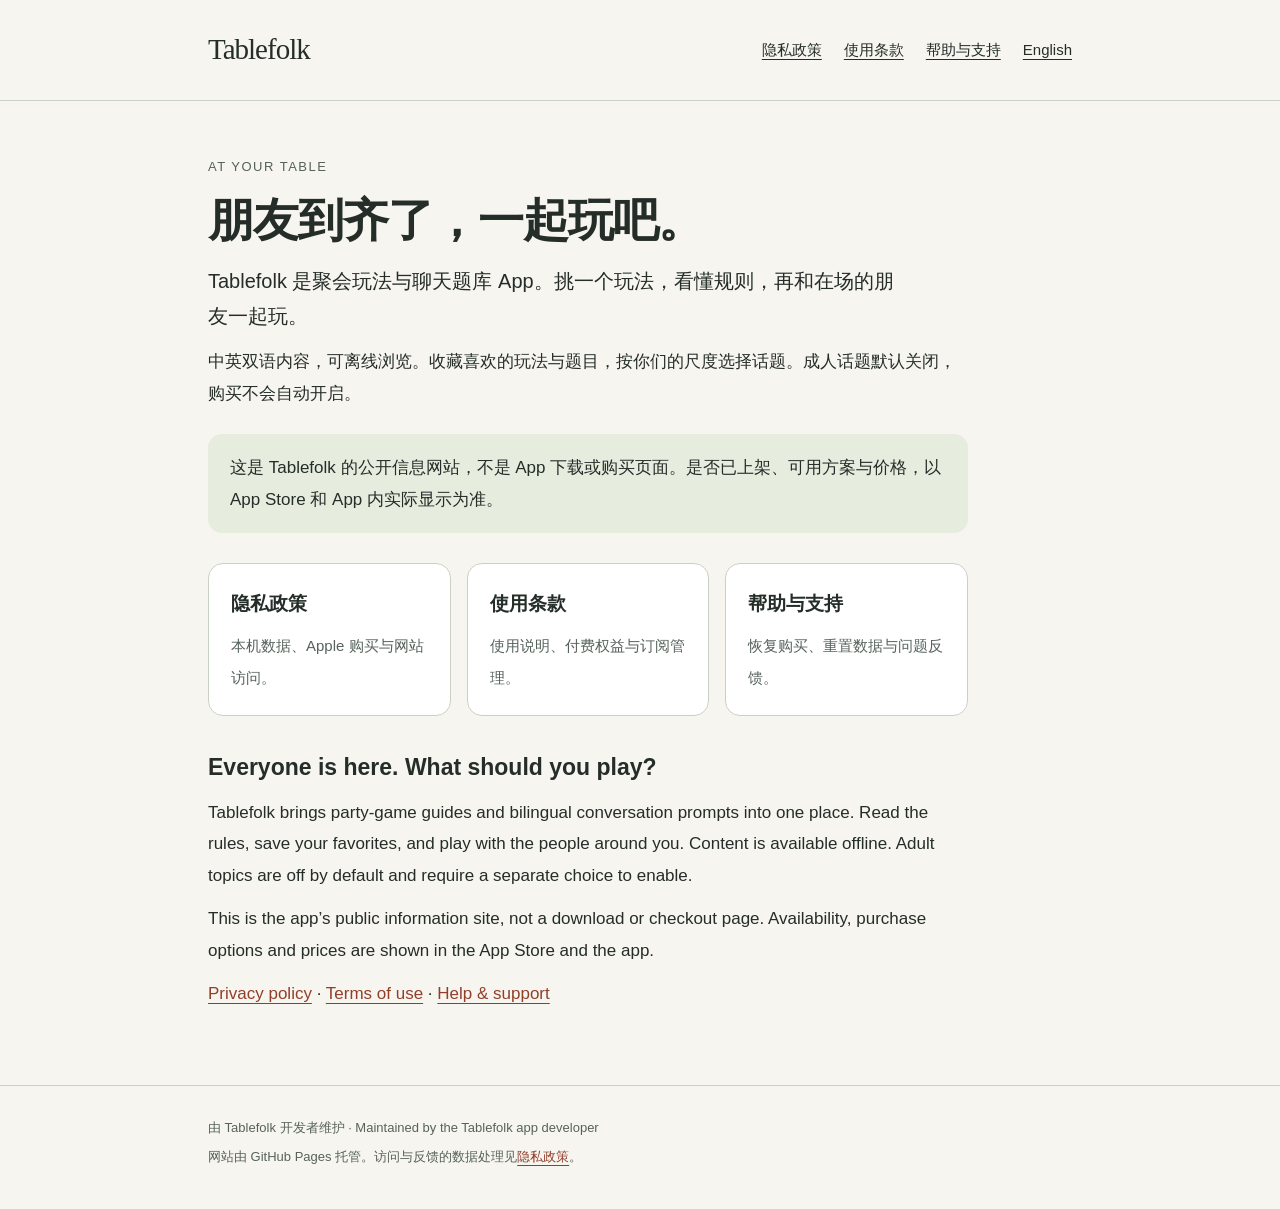
==== index.html @ b2bff4c4 "Publish bilingual Tablefolk privacy, terms and support pages" ====
<!doctype html>
<html lang="zh-Hans">
<head>
  <meta charset="utf-8">
  <meta name="viewport" content="width=device-width, initial-scale=1">
  <meta name="description" content="Tablefolk 的隐私政策、使用条款与帮助支持。Privacy, terms and support for Tablefolk.">
  <title>Tablefolk · 隐私与支持 / Privacy &amp; Support</title>
  <link rel="stylesheet" href="styles.css">
</head>
<body>
<a class="skip" href="#content">跳到正文</a>
<header><div class="shell header-row">
  <a class="brand" href="index.html">Tablefolk</a>
  <nav aria-label="网站导航"><a href="privacy.html">隐私政策</a><a href="terms.html">使用条款</a><a href="support.html">帮助与支持</a><a href="#english" lang="en">English</a></nav>
</div></header>
<div class="shell"><main id="content">
  <p class="eyebrow">At your table</p>
  <h1>朋友到齐了，一起玩吧。</h1>
  <p class="lead">Tablefolk 是聚会玩法与聊天题库 App。挑一个玩法，看懂规则，再和在场的朋友一起玩。</p>
  <p>中英双语内容，可离线浏览。收藏喜欢的玩法与题目，按你们的尺度选择话题。成人话题默认关闭，购买不会自动开启。</p>
  <div class="note"><p>这是 Tablefolk 的公开信息网站，不是 App 下载或购买页面。是否已上架、可用方案与价格，以 App Store 和 App 内实际显示为准。</p></div>
  <div class="cards">
    <a class="card" href="privacy.html"><strong>隐私政策</strong><span>本机数据、Apple 购买与网站访问。</span></a>
    <a class="card" href="terms.html"><strong>使用条款</strong><span>使用说明、付费权益与订阅管理。</span></a>
    <a class="card" href="support.html"><strong>帮助与支持</strong><span>恢复购买、重置数据与问题反馈。</span></a>
  </div>
  <section id="english" lang="en">
    <h2>Everyone is here. What should you play?</h2>
    <p>Tablefolk brings party-game guides and bilingual conversation prompts into one place. Read the rules, save your favorites, and play with the people around you. Content is available offline. Adult topics are off by default and require a separate choice to enable.</p>
    <p>This is the app’s public information site, not a download or checkout page. Availability, purchase options and prices are shown in the App Store and the app.</p>
    <p><a href="privacy-en.html">Privacy policy</a> · <a href="terms-en.html">Terms of use</a> · <a href="support-en.html">Help &amp; support</a></p>
  </section>
</main></div>
<footer><div class="shell"><p>由 Tablefolk 开发者维护 · Maintained by the Tablefolk app developer</p><p>网站由 GitHub Pages 托管。访问与反馈的数据处理见<a href="privacy.html">隐私政策</a>。</p></div></footer>
</body></html>
---- styles.css ----
:root{color-scheme:light;--paper:#f7f5ef;--ink:#252d29;--muted:#56625b;--sage:#e6eddf;--line:#c9d1c5;--accent:#913f2b}
*{box-sizing:border-box}
html{scroll-behavior:smooth}
body{margin:0;background:var(--paper);color:var(--ink);font-family:-apple-system,BlinkMacSystemFont,"Segoe UI","PingFang SC","Microsoft YaHei",sans-serif;font-size:17px;line-height:1.85}
a{color:var(--accent);text-underline-offset:4px;overflow-wrap:anywhere}
a:hover{text-decoration-thickness:2px}
a:focus-visible{outline:3px solid var(--accent);outline-offset:5px;border-radius:3px}
.skip{position:absolute;top:8px;left:16px;transform:translateY(-150%);background:white;padding:8px 16px;z-index:2}
.skip:focus{transform:none}
.shell{max-width:920px;margin:auto;padding:0 28px}
header{border-bottom:1px solid var(--line)}
.header-row{display:flex;justify-content:space-between;align-items:center;gap:20px;padding-top:23px;padding-bottom:23px;flex-wrap:wrap}
.brand{font-family:Georgia,"Times New Roman",serif;font-size:29px;color:var(--ink);text-decoration:none;letter-spacing:-1px}
nav{display:flex;gap:10px 22px;flex-wrap:wrap}
nav a{font-size:15px;color:var(--ink);padding:5px 0}
nav a[aria-current="page"]{font-weight:700}
main{padding:54px 0 64px;max-width:760px}
.eyebrow{margin:0 0 12px;color:var(--muted);font-size:13px;letter-spacing:1.5px;text-transform:uppercase}
h1{font-size:clamp(32px,6vw,46px);line-height:1.3;letter-spacing:-1px;margin:0 0 14px}
h2{font-size:23px;line-height:1.5;margin:34px 0 10px}
h3{font-size:18px;line-height:1.6;margin:22px 0 8px}
p{margin:12px 0}
.meta{font-size:14px;color:var(--muted);margin-bottom:28px}
.lead{font-size:20px;line-height:1.75;max-width:690px}
.note{background:var(--sage);padding:18px 22px;border-radius:14px;margin:25px 0}
.note p:first-child{margin-top:0}.note p:last-child{margin-bottom:0}
ul,ol{padding-left:26px}li{margin:8px 0}
.cards{display:grid;grid-template-columns:repeat(3,1fr);gap:16px;margin:30px 0}
.card{display:block;padding:22px;background:white;border:1px solid var(--line);border-radius:15px;text-decoration:none;color:var(--ink)}
.card strong{display:block;font-size:19px;margin-bottom:9px}.card span{font-size:15px;color:var(--muted)}
.card:hover{border-color:var(--accent)}
.button{display:inline-block;background:var(--ink);color:white;padding:10px 20px;border-radius:10px;text-decoration:none;margin:8px 0}
footer{border-top:1px solid var(--line);padding:25px 0 35px;color:var(--muted);font-size:13px}
footer p{margin:5px 0}
@media(max-width:620px){body{font-size:16px}.shell{padding:0 22px}main{padding-top:35px}.header-row{gap:10px}.cards{grid-template-columns:1fr}.card{padding:19px}.note{padding:16px 18px}nav{gap:8px 18px}}
@media(prefers-reduced-motion:reduce){html{scroll-behavior:auto}}
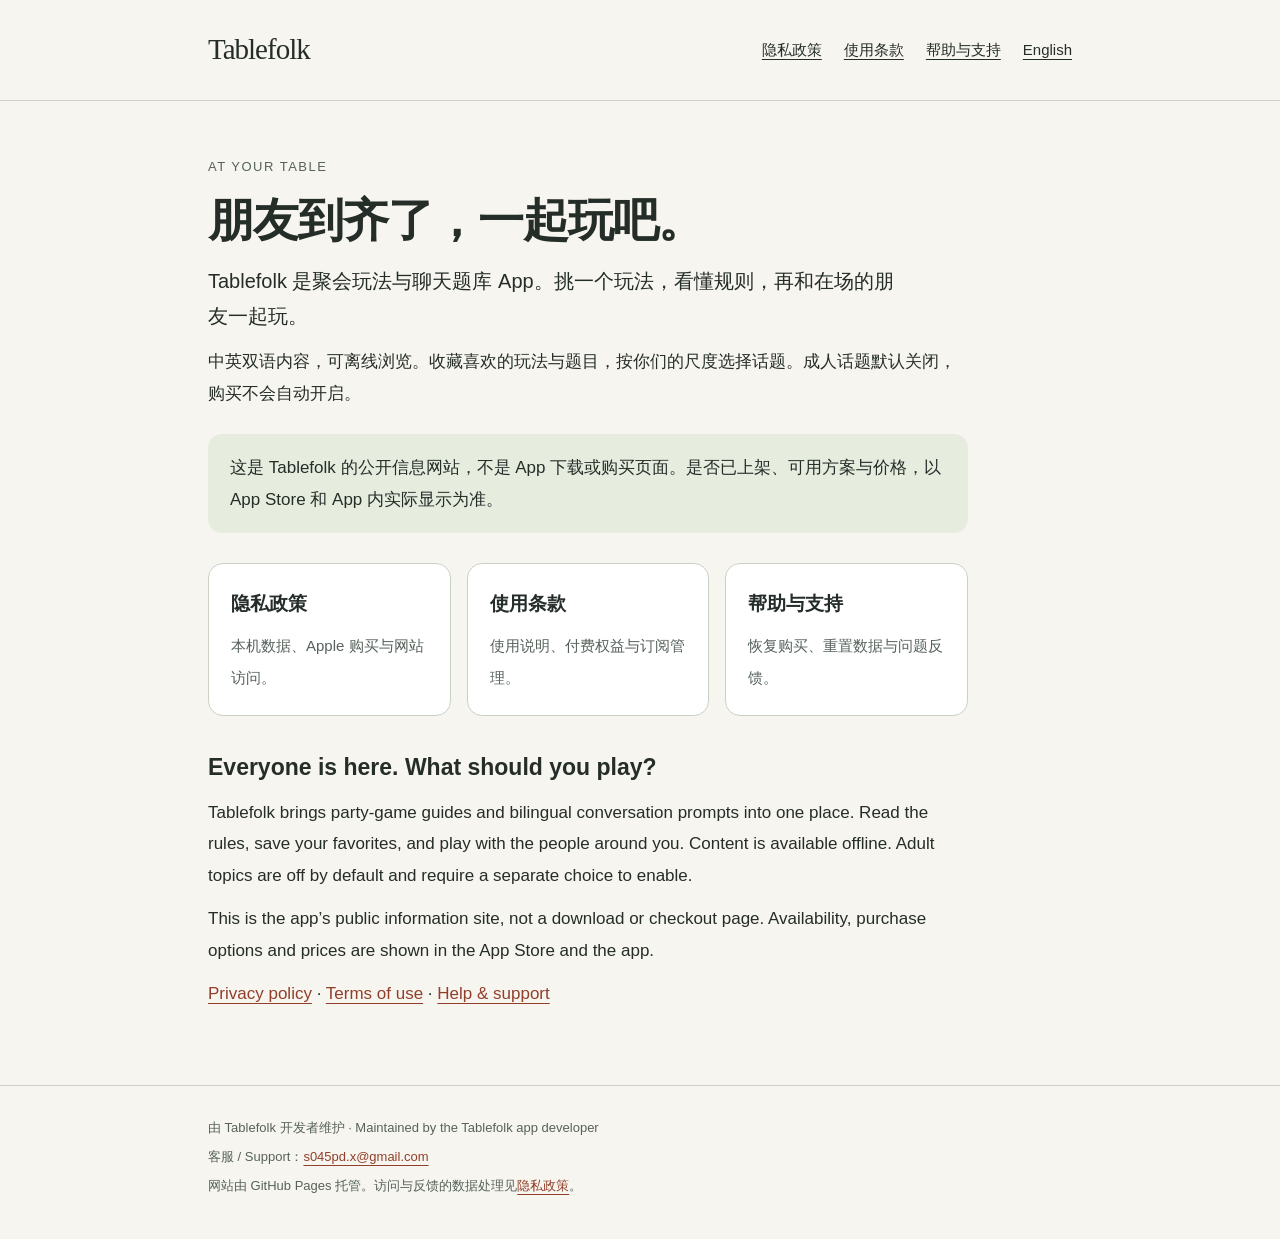
==== commit dd22c3b4: "Add provided support email to bilingual policies and support pages" ====
--- a/index.html
+++ b/index.html
@@ -31,5 +31,5 @@
     <p><a href="privacy-en.html">Privacy policy</a> · <a href="terms-en.html">Terms of use</a> · <a href="support-en.html">Help &amp; support</a></p>
   </section>
 </main></div>
-<footer><div class="shell"><p>由 Tablefolk 开发者维护 · Maintained by the Tablefolk app developer</p><p>网站由 GitHub Pages 托管。访问与反馈的数据处理见<a href="privacy.html">隐私政策</a>。</p></div></footer>
+<footer><div class="shell"><p>由 Tablefolk 开发者维护 · Maintained by the Tablefolk app developer</p><p>客服 / Support：<a href="mailto:s045pd.x@gmail.com">s045pd.x@gmail.com</a></p><p>网站由 GitHub Pages 托管。访问与反馈的数据处理见<a href="privacy.html">隐私政策</a>。</p></div></footer>
 </body></html>
